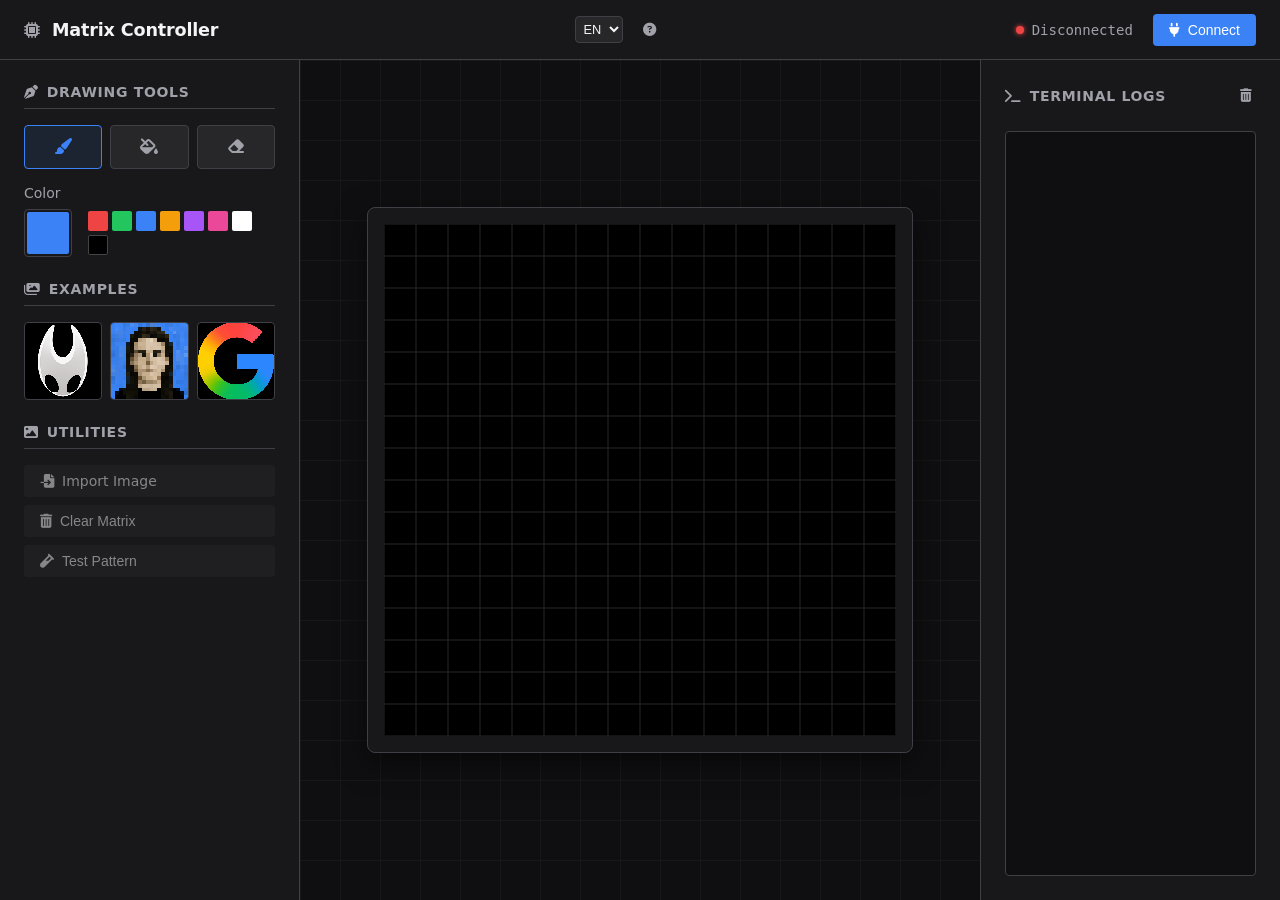
==== index.html @ 0b806694 "add files" ====
<!DOCTYPE html>
<html lang="en">
<head>
    <meta charset="UTF-8">
    <meta name="viewport" content="width=device-width, initial-scale=1.0">
    <meta name="color-scheme" content="dark">
    <title>ESP32 LED Matrix Dashboard</title>
    <link rel="stylesheet" href="style.css">
    <!-- FontAwesome for icons -->
    <link rel="stylesheet" href="https://cdnjs.cloudflare.com/ajax/libs/font-awesome/6.4.0/css/all.min.css">
</head>
<body>
    <div class="layout">
        <!-- Top Navigation -->
        <header class="topbar">
            <div class="title-group">
                <i class="fa-solid fa-microchip"></i>
                <h1 data-i18n="title">Matrix Controller</h1>
            </div>
            <div class="header-actions">
                <select id="langSelect" class="lang-select">
                    <option value="en">EN</option>
                    <option value="fr">FR</option>
                </select>
                <button id="btnAbout" class="icon-btn" title="About"><i class="fa-solid fa-circle-question"></i></button>
            </div>
            <div class="connection-group">
                <div class="status-indicator">
                    <span id="statusDot" class="dot disconnected"></span>
                    <span id="statusText" data-i18n="disconnected">Disconnected</span>
                </div>
                <button id="btnConnect" class="btn btn-primary">
                    <i class="fa-solid fa-plug"></i> <span data-i18n="connect">Connect</span>
                </button>
            </div>
        </header>

        <div class="main-content">
            <!-- Left Sidebar - Tools -->
            <aside class="sidebar left-sidebar">
                <div class="panel">
                    <h3><i class="fa-solid fa-pen-nib"></i> <span data-i18n="tools">Drawing Tools</span></h3>

                    
                    <div class="tool-grid">
                        <button class="tool-btn active" id="btnToolDraw" title="Draw">
                            <i class="fa-solid fa-paintbrush"></i>
                        </button>
                        <button class="tool-btn" id="btnToolFill" title="Bucket Fill">
                            <i class="fa-solid fa-fill-drip"></i>
                        </button>
                        <button class="tool-btn" id="btnToolErase" title="Erase">
                            <i class="fa-solid fa-eraser"></i>
                        </button>
                    </div>

                    <div class="color-section">
                        <label>Color</label>
                        <div class="color-picker-container">
                            <input type="color" id="colorPicker" value="#3b82f6">
                            <div class="quick-colors" id="quickColors">
                                <button class="c-swatch" style="background-color: #ef4444;" data-c="#ef4444"></button>
                                <button class="c-swatch" style="background-color: #22c55e;" data-c="#22c55e"></button>
                                <button class="c-swatch" style="background-color: #3b82f6;" data-c="#3b82f6"></button>
                                <button class="c-swatch" style="background-color: #f59e0b;" data-c="#f59e0b"></button>
                                <button class="c-swatch" style="background-color: #a855f7;" data-c="#a855f7"></button>
                                <button class="c-swatch" style="background-color: #ec4899;" data-c="#ec4899"></button>
                                <button class="c-swatch" style="background-color: #ffffff;" data-c="#ffffff"></button>
                                <button class="c-swatch" style="background-color: #000000; box-shadow: inset 0 0 0 1px #444;" data-c="#000000"></button>
                            </div>
                        </div>
                    </div>
                </div>

                <div class="panel">
                    <h3><i class="fa-solid fa-images"></i> <span data-i18n="examples">Examples</span></h3>
                    <div class="example-grid">
                        <img class="example-img" src="example1.png" alt="Example 1" title="Example 1" onerror="this.src='data:image/svg+xml,%3Csvg xmlns=\'http://www.w3.org/2000/svg\' viewBox=\'0 0 16 16\'%3E%3Crect width=\'16\' height=\'16\' fill=\'%23333\'/%3E%3C/svg%3E'">
                        <img class="example-img" src="example2.png" alt="Example 2" title="Example 2" onerror="this.src='data:image/svg+xml,%3Csvg xmlns=\'http://www.w3.org/2000/svg\' viewBox=\'0 0 16 16\'%3E%3Crect width=\'16\' height=\'16\' fill=\'%23333\'/%3E%3C/svg%3E'">
                        <img class="example-img" src="example3.png" alt="Example 3" title="Example 3" onerror="this.src='data:image/svg+xml,%3Csvg xmlns=\'http://www.w3.org/2000/svg\' viewBox=\'0 0 16 16\'%3E%3Crect width=\'16\' height=\'16\' fill=\'%23333\'/%3E%3C/svg%3E'">
                    </div>
                </div>

                <div id="golControls" class="panel hidden" style="border-color: #f59e0b;">
                    <h3 style="color: #f59e0b;"><i class="fa-solid fa-gamepad"></i> Game of Life</h3>
                    <div class="modifiers">
                        <button id="btnGolPlay" class="btn btn-secondary action-btn" style="justify-content: center; width: 100%;">
                            <i class="fa-solid fa-play"></i> Play/Pause
                        </button>
                        <label style="font-size: 0.8rem; color: var(--text-muted); margin-top: 0.5rem; display: block;">Speed</label>
                        <input type="range" id="golSpeed" min="1" max="100" value="80" style="width:100%">
                    </div>
                </div>

                <div class="panel">
                    <h3><i class="fa-solid fa-image"></i> <span data-i18n="util">Utilities</span></h3>
                    <div class="action-list">
                        <label class="btn btn-secondary action-btn">
                            <i class="fa-solid fa-file-import"></i> <span data-i18n="import">Import Image</span>
                            <input type="file" id="imageInput" accept="image/*">
                        </label>
                        <button id="btnClear" class="btn btn-secondary action-btn">
                            <i class="fa-solid fa-trash-can"></i> <span data-i18n="clear">Clear Matrix</span>
                        </button>
                        <button id="btnTest" class="btn btn-secondary action-btn">
                            <i class="fa-solid fa-vial"></i> <span data-i18n="test">Test Pattern</span>
                        </button>
                    </div>
                    
                    <!--
                    <div class="modifiers">
                        <label class="toggle-switch">
                            <input type="checkbox" id="chkFlipX">
                            <span class="slider"></span>
                            <span class="label" data-i18n="flipx">Flip X</span>
                        </label>
                        <label class="toggle-switch">
                            <input type="checkbox" id="chkFlipY">
                            <span class="slider"></span>
                            <span class="label" data-i18n="flipy">Flip Y</span>
                        </label>
                    </div>
                    -->
                </div>
            </aside>

            <!-- Center - Canvas -->
            <main class="canvas-area">
                <div class="canvas-wrapper">
                    <canvas id="matrixCanvas" width="512" height="512"></canvas>
                </div>
            </main>

            <!-- Right Sidebar - Console -->
            <aside class="sidebar right-sidebar">
                <div class="panel console-panel">
                    <div class="console-header">
                        <h3><i class="fa-solid fa-terminal"></i> <span data-i18n="logs">Terminal Logs</span></h3>
                        <button id="btnClearLog" class="icon-btn" title="Clear Logs">
                            <i class="fa-solid fa-trash-can"></i>
                        </button>
                    </div>
                    <div class="log-container" id="logWindow"></div>
                </div>
            </aside>
        </div>
    </div>
    
    <!-- About Modal -->
    <div id="aboutModal" class="modal hidden">
        <div class="modal-content">
            <button id="btnCloseModal" class="icon-btn close-modal"><i class="fa-solid fa-xmark"></i></button>
            <div class="modal-header-img">
                <!-- Circuit Diagram Placeholder (SVG) -->
                <img src="data:image/svg+xml;utf8,<svg xmlns='http://www.w3.org/2000/svg' viewBox='0 0 400 150'><rect width='100%' height='100%' fill='%23111'/><text x='50%' y='50%' fill='%23666' font-family='sans-serif' font-size='20' text-anchor='middle' alignment-baseline='middle'>[ Schéma du circuit ESP32 + Neopixel ]</text></svg>" alt="Circuit diagram">
            </div>
            <h2>À propos de ce contrôleur</h2>
            <p>Ce tableau de bord permet de contrôler une matrice LED 16x16 alimentée par un ESP32 via WebSerial. Le flux de données est géré sans blocage grâce à une synchronisation Mutex stricte pour éviter la corruption en mémoire.</p>
        </div>
    </div>

    <script src="script.js"></script>
</body>
</html>
---- style.css ----
:root {
    --bg-base: #0f0f11;
    --bg-surface: #18181b;
    --bg-elevated: #27272a;
    --border-color: #3f3f46;
    --text-main: #f4f4f5;
    --text-muted: #a1a1aa;
    
    --primary: #3b82f6;
    --primary-hover: #2563eb;
    --danger: #ef4444;
    --success: #22c55e;
    --warning: #f59e0b;

    --font-sans: system-ui, -apple-system, BlinkMacSystemFont, "Segoe UI", Roboto, sans-serif;
    --font-mono: ui-monospace, SFMono-Regular, Menlo, Monaco, Consolas, monospace;
}

* {
    margin: 0;
    padding: 0;
    box-sizing: border-box;
}

body {
    background-color: var(--bg-base);
    color: var(--text-main);
    font-family: var(--font-sans);
    height: 100vh;
    display: flex;
    flex-direction: column;
    overflow: hidden;
}

h1, h2, h3 {
    font-weight: 600;
}

/* Layout */
.layout {
    display: flex;
    flex-direction: column;
    height: 100vh;
}

.topbar {
    display: flex;
    justify-content: space-between;
    align-items: center;
    background-color: var(--bg-surface);
    border-bottom: 1px solid var(--border-color);
    padding: 0 1.5rem;
    height: 60px;
    flex-shrink: 0;
}

.title-group {
    display: flex;
    align-items: center;
    gap: 0.75rem;
    color: var(--text-main);
}

.title-group h1 {
    font-size: 1.1rem;
    letter-spacing: -0.01em;
}

.title-group i {
    color: var(--text-muted);
}

.connection-group {
    display: flex;
    align-items: center;
    gap: 1.25rem;
}

.status-indicator {
    display: flex;
    align-items: center;
    gap: 0.5rem;
    font-size: 0.875rem;
    color: var(--text-muted);
    font-family: var(--font-mono);
}

.dot {
    width: 8px;
    height: 8px;
    border-radius: 50%; /* Allow dots to be circular */
}

.dot.disconnected { background-color: var(--danger); box-shadow: 0 0 5px var(--danger); }
.dot.syncing { background-color: var(--warning); box-shadow: 0 0 5px var(--warning); }
.dot.ready { background-color: var(--success); box-shadow: 0 0 5px var(--success); }

/* Buttons */
.btn {
    display: inline-flex;
    align-items: center;
    justify-content: center;
    gap: 0.5rem;
    padding: 0.5rem 1rem;
    font-size: 0.875rem;
    font-weight: 500;
    cursor: pointer;
    border: none;
    border-radius: 4px;
    background-color: var(--bg-elevated);
    color: var(--text-main);
    transition: all 0.2s;
}

.btn:hover:not(:disabled) {
    background-color: var(--border-color);
}

.btn:disabled {
    opacity: 0.5;
    cursor: not-allowed;
}

.btn-primary {
    background-color: var(--primary);
    color: white;
}

.btn-primary:hover:not(:disabled) {
    background-color: var(--primary-hover);
}

.icon-btn {
    background: none;
    border: none;
    color: var(--text-muted);
    cursor: pointer;
    padding: 0.25rem;
    border-radius: 4px;
}

.icon-btn:hover {
    color: var(--text-main);
    background-color: var(--border-color);
}

.main-content {
    display: flex;
    flex: 1;
    overflow: hidden;
}

/* Sidebars */
.sidebar {
    width: 300px;
    background-color: var(--bg-surface);
    display: flex;
    flex-direction: column;
    padding: 1.5rem;
    gap: 1.5rem;
    overflow-y: auto;
    border-right: 1px solid var(--border-color);
}

.right-sidebar {
    border-right: none;
    border-left: 1px solid var(--border-color);
}

.panel {
    display: flex;
    flex-direction: column;
    gap: 1rem;
}

.panel h3 {
    font-size: 0.875rem;
    text-transform: uppercase;
    letter-spacing: 0.05em;
    color: var(--text-muted);
    display: flex;
    align-items: center;
    gap: 0.5rem;
    padding-bottom: 0.5rem;
    border-bottom: 1px solid var(--border-color);
}

/* Drawing Tools */
.tool-grid {
    display: grid;
    grid-template-columns: repeat(3, 1fr);
    gap: 0.5rem;
}

.tool-btn {
    background-color: var(--bg-elevated);
    color: var(--text-muted);
    border: 1px solid var(--border-color);
    padding: 0.75rem;
    border-radius: 4px;
    cursor: pointer;
    transition: all 0.2s;
    font-size: 1rem;
}

.tool-btn:hover {
    color: var(--text-main);
    background-color: var(--border-color);
}

.tool-btn.active {
    background-color: rgba(59, 130, 246, 0.1);
    color: var(--primary);
    border-color: var(--primary);
}

/* Color Picker */
.color-section label {
    font-size: 0.875rem;
    color: var(--text-muted);
    margin-bottom: 0.5rem;
    display: block;
}

.color-picker-container {
    display: flex;
    align-items: center;
    gap: 1rem;
}

input[type="color"] {
    -webkit-appearance: none;
    border: 1px solid var(--border-color);
    width: 48px;
    height: 48px;
    border-radius: 4px;
    padding: 0;
    cursor: pointer;
    background: none;
}

input[type="color"]::-webkit-color-swatch-wrapper {
    padding: 2px;
}

input[type="color"]::-webkit-color-swatch {
    border-radius: 2px;
    border: none;
}

.quick-colors {
    display: flex;
    flex-wrap: wrap;
    gap: 0.25rem;
    flex: 1;
}

.c-swatch {
    width: 20px;
    height: 20px;
    border-radius: 2px;
    border: none;
    cursor: pointer;
    transition: transform 0.1s;
}

.c-swatch:hover {
    transform: scale(1.1);
}

input[type="file"] {
    display: none;
}

.action-list {
    display: flex;
    flex-direction: column;
    gap: 0.5rem;
}

.action-btn {
    width: 100%;
    justify-content: flex-start;
}

/* Toggles */
.modifiers {
    display: flex;
    flex-direction: column;
    gap: 0.75rem;
    margin-top: 0.5rem;
}

.toggle-switch {
    display: flex;
    align-items: center;
    gap: 0.75rem;
    cursor: pointer;
}

.toggle-switch input {
    display: none;
}

.slider {
    width: 36px;
    height: 20px;
    background-color: var(--bg-elevated);
    border: 1px solid var(--border-color);
    border-radius: 10px;
    position: relative;
    transition: background-color 0.2s;
}

.slider::after {
    content: '';
    position: absolute;
    top: 2px; left: 2px;
    width: 14px; height: 14px;
    background-color: var(--text-muted);
    border-radius: 50%;
    transition: transform 0.2s;
}

.toggle-switch input:checked + .slider {
    background-color: var(--primary);
    border-color: var(--primary);
}

.toggle-switch input:checked + .slider::after {
    transform: translateX(16px);
    background-color: white;
}

.toggle-switch .label {
    font-size: 0.875rem;
    color: var(--text-main);
}

/* Center Canvas */
.canvas-area {
    flex: 1;
    background-color: var(--bg-base);
    display: flex;
    align-items: center;
    justify-content: center;
    padding: 2rem;
    position: relative;
    background-image: 
        linear-gradient(rgba(255, 255, 255, 0.03) 1px, transparent 1px),
        linear-gradient(90deg, rgba(255, 255, 255, 0.03) 1px, transparent 1px);
    background-size: 40px 40px;
}

.canvas-wrapper {
    position: relative;
    border-radius: 8px;
    padding: 16px;
    background-color: var(--bg-surface);
    border: 1px solid var(--border-color);
    box-shadow: 0 10px 30px rgba(0,0,0,0.5);
}

canvas {
    background-color: #000;
    cursor: crosshair;
    image-rendering: pixelated;
    display: block;
    width: 512px;
    max-width: 100%;
    height: auto;
    border-radius: 2px;
}

/* Console Panel */
.console-panel {
    flex: 1;
}

.console-header {
    display: flex;
    justify-content: space-between;
    align-items: center;
    margin-bottom: 0.5rem;
}

.console-header h3 {
    padding-bottom: 0;
    border-bottom: none;
    margin-bottom: 0;
}

.log-container {
    background-color: var(--bg-base);
    border: 1px solid var(--border-color);
    border-radius: 4px;
    flex: 1;
    min-height: 200px;
    padding: 0.75rem;
    overflow-y: auto;
    font-family: var(--font-mono);
    font-size: 0.75rem;
    color: var(--text-muted);
}

.log-container div {
    margin-bottom: 2px;
    word-break: break-all;
}

.log-container .tx { color: var(--primary); }
.log-container .rx { color: var(--success); }
.log-container .err { color: var(--danger); }
.log-container .sys { color: var(--warning); }
/* NEW STYLES */
.header-actions {
    display: flex;
    align-items: center;
    gap: 1rem;
}
.lang-select {
    background: var(--bg-elevated);
    color: var(--text-main);
    border: 1px solid var(--border-color);
    border-radius: 4px;
    padding: 0.25rem;
    font-size: 0.8rem;
    outline: none;
    cursor: pointer;
}
.example-grid {
    display: grid;
    grid-template-columns: repeat(3, 1fr);
    gap: 0.5rem;
}
.example-img {
    width: 100%;
    aspect-ratio: 1/1;
    object-fit: cover;
    border: 1px solid var(--border-color);
    border-radius: 4px;
    cursor: pointer;
    transition: transform 0.2s;
    background-color: black;
    image-rendering: pixelated;
}
.example-img:hover {
    transform: scale(1.05);
    border-color: var(--primary);
}
.badge-count {
    background: var(--border-color);
    color: var(--text-main);
    padding: 0.1rem 0.4rem;
    border-radius: 12px;
    font-size: 0.7rem;
    margin-left: 0.5rem;
}
/* Modal Styles */
.modal {
    position: fixed;
    inset: 0;
    background: rgba(0,0,0,0.8);
    display: flex;
    align-items: center;
    justify-content: center;
    z-index: 1000;
}
.modal.hidden {
    display: none;
}
.modal-content {
    background: var(--bg-surface);
    padding: 2rem;
    border-radius: 8px;
    max-width: 500px;
    width: 90%;
    position: relative;
    border: 1px solid var(--border-color);
}
.close-modal {
    position: absolute;
    top: 1rem;
    right: 1rem;
}
.modal-header-img img {
    width: 100%;
    height: 150px;
    object-fit: cover;
    border-radius: 4px;
    margin-bottom: 1.5rem;
    background: #111;
}
.modal-content h2 {
    margin-bottom: 1rem;
}
.hidden {
    display: none !important;
}
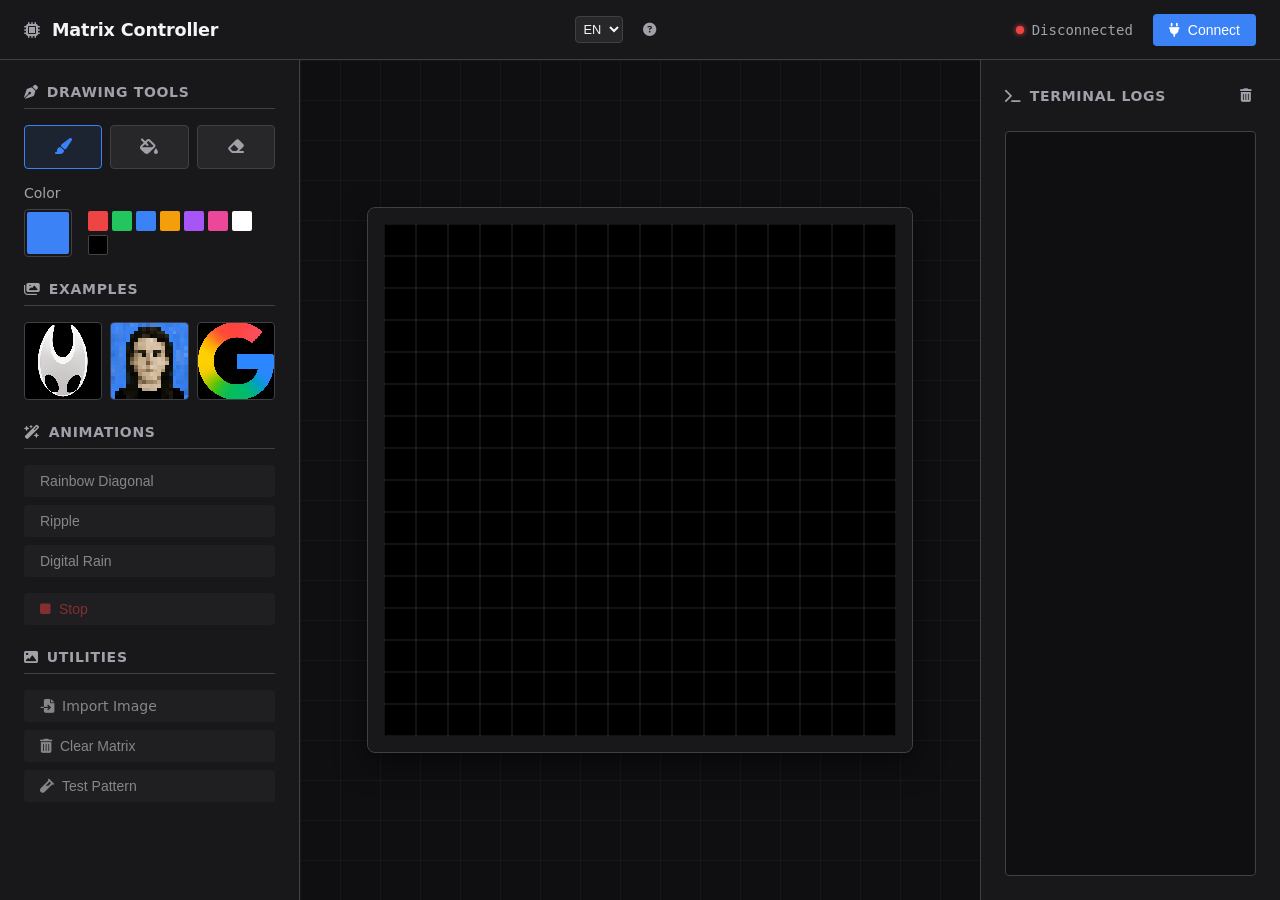
==== commit e357dd93: "add animation controls and functionality" ====
--- a/index.html
+++ b/index.html
@@ -93,6 +93,16 @@
                 </div>
 
                 <div class="panel">
+                    <h3><i class="fa-solid fa-wand-magic-sparkles"></i> <span data-i18n="animations">Animations</span></h3>
+                    <div class="action-list">
+                        <button id="btnAnimRainbow" class="btn btn-secondary action-btn">Rainbow Diagonal</button>
+                        <button id="btnAnimRipple" class="btn btn-secondary action-btn">Ripple</button>
+                        <button id="btnAnimMatrix" class="btn btn-secondary action-btn">Digital Rain</button>
+                        <button id="btnAnimStop" class="btn btn-secondary action-btn" style="color:#ef4444; margin-top: 0.5rem;"><i class="fa-solid fa-stop"></i> Stop</button>
+                    </div>
+                </div>
+
+                <div class="panel">
                     <h3><i class="fa-solid fa-image"></i> <span data-i18n="util">Utilities</span></h3>
                     <div class="action-list">
                         <label class="btn btn-secondary action-btn">
@@ -152,13 +162,15 @@
             <button id="btnCloseModal" class="icon-btn close-modal"><i class="fa-solid fa-xmark"></i></button>
             <div class="modal-header-img">
                 <!-- Circuit Diagram Placeholder (SVG) -->
-                <img src="data:image/svg+xml;utf8,<svg xmlns='http://www.w3.org/2000/svg' viewBox='0 0 400 150'><rect width='100%' height='100%' fill='%23111'/><text x='50%' y='50%' fill='%23666' font-family='sans-serif' font-size='20' text-anchor='middle' alignment-baseline='middle'>[ Schéma du circuit ESP32 + Neopixel ]</text></svg>" alt="Circuit diagram">
+                <img src="explication.png" alt="Circuit diagram">
             </div>
             <h2>À propos de ce contrôleur</h2>
-            <p>Ce tableau de bord permet de contrôler une matrice LED 16x16 alimentée par un ESP32 via WebSerial. Le flux de données est géré sans blocage grâce à une synchronisation Mutex stricte pour éviter la corruption en mémoire.</p>
+            <p>Ce tableau de bord permet de contrôler une matrice LED 16x16 alimentée par un ESP32 C3 SuperMini via WebSerial. Le flux de données est géré sans blocage grâce à une synchronisation Mutex stricte pour éviter la corruption en mémoire. Crée par Elouan Grimm et Gemini 3.1 Pro dans Thonny et VSCode.</p>
+            <br>
+            <p>Secret: essayez le code konami... 👀</p>
         </div>
     </div>
 
     <script src="script.js"></script>
 </body>
-</html>+</html>
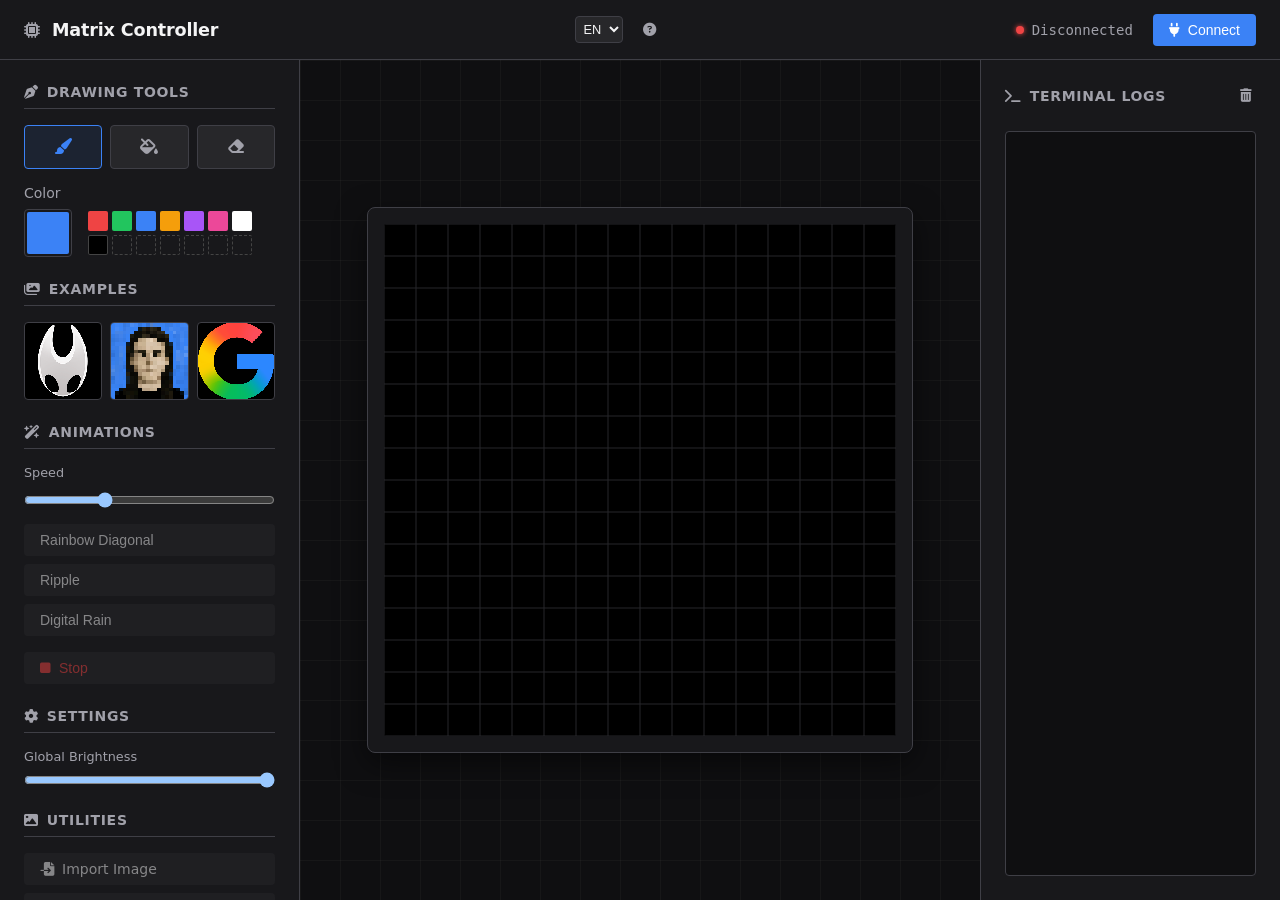
==== commit 0be90c1e: "add recent color swatches and settings panel to UI" ====
--- a/index.html
+++ b/index.html
@@ -67,6 +67,13 @@
                                 <button class="c-swatch" style="background-color: #ec4899;" data-c="#ec4899"></button>
                                 <button class="c-swatch" style="background-color: #ffffff;" data-c="#ffffff"></button>
                                 <button class="c-swatch" style="background-color: #000000; box-shadow: inset 0 0 0 1px #444;" data-c="#000000"></button>
+                                <!-- Recent colors space -->
+                                <button class="c-swatch recent-color" style="background-color: transparent; border: 1px dashed #444;" data-c=""></button>
+                                <button class="c-swatch recent-color" style="background-color: transparent; border: 1px dashed #444;" data-c=""></button>
+                                <button class="c-swatch recent-color" style="background-color: transparent; border: 1px dashed #444;" data-c=""></button>
+                                <button class="c-swatch recent-color" style="background-color: transparent; border: 1px dashed #444;" data-c=""></button>
+                                <button class="c-swatch recent-color" style="background-color: transparent; border: 1px dashed #444;" data-c=""></button>
+                                <button class="c-swatch recent-color" style="background-color: transparent; border: 1px dashed #444;" data-c=""></button>
                             </div>
                         </div>
                     </div>
@@ -95,10 +102,20 @@
                 <div class="panel">
                     <h3><i class="fa-solid fa-wand-magic-sparkles"></i> <span data-i18n="animations">Animations</span></h3>
                     <div class="action-list">
+                        <label style="font-size: 0.8rem; color: var(--text-muted); margin-bottom: 0.2rem; display: block;">Speed</label>
+                        <input type="range" id="animSpeed" min="0.1" max="3" step="0.1" value="1" style="width:100%; margin-bottom: 0.5rem;">
                         <button id="btnAnimRainbow" class="btn btn-secondary action-btn">Rainbow Diagonal</button>
                         <button id="btnAnimRipple" class="btn btn-secondary action-btn">Ripple</button>
                         <button id="btnAnimMatrix" class="btn btn-secondary action-btn">Digital Rain</button>
                         <button id="btnAnimStop" class="btn btn-secondary action-btn" style="color:#ef4444; margin-top: 0.5rem;"><i class="fa-solid fa-stop"></i> Stop</button>
+                    </div>
+                </div>
+
+                <div class="panel">
+                    <h3><i class="fa-solid fa-gear"></i> <span data-i18n="settings">Settings</span></h3>
+                    <div class="modifiers" style="margin-top: 0;">
+                        <label style="font-size: 0.8rem; color: var(--text-muted); margin-bottom: -0.2rem; display: block;">Global Brightness</label>
+                        <input type="range" id="globalBrightness" min="0" max="1" step="0.05" value="1" style="width:100%">
                     </div>
                 </div>
 
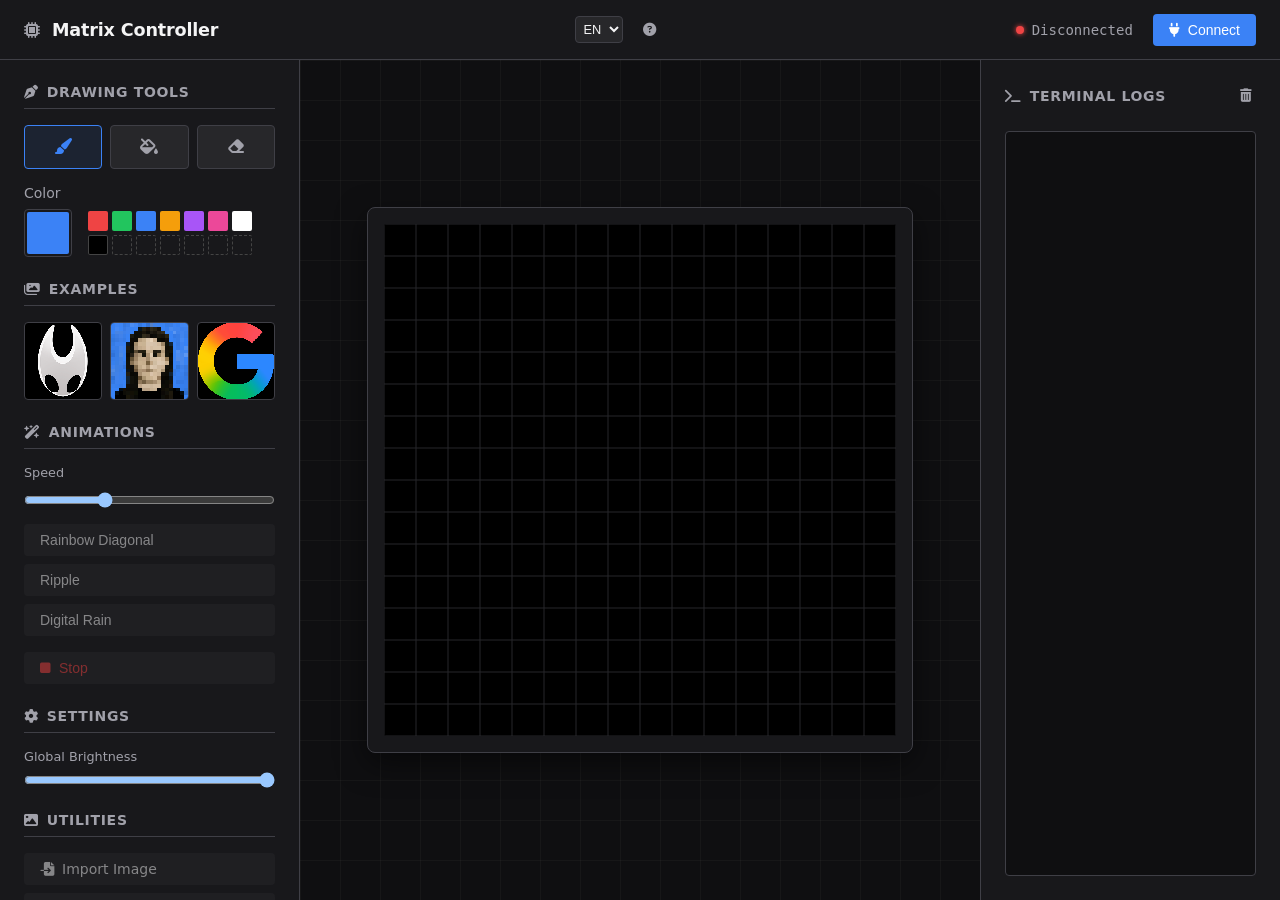
==== commit 1606f115: "add export and upload functionality to the UI, SAVESTATE & OFFLINE NO-DATA DISPLAYING" ====
--- a/index.html
+++ b/index.html
@@ -104,9 +104,9 @@
                     <div class="action-list">
                         <label style="font-size: 0.8rem; color: var(--text-muted); margin-bottom: 0.2rem; display: block;">Speed</label>
                         <input type="range" id="animSpeed" min="0.1" max="3" step="0.1" value="1" style="width:100%; margin-bottom: 0.5rem;">
-                        <button id="btnAnimRainbow" class="btn btn-secondary action-btn">Rainbow Diagonal</button>
-                        <button id="btnAnimRipple" class="btn btn-secondary action-btn">Ripple</button>
-                        <button id="btnAnimMatrix" class="btn btn-secondary action-btn">Digital Rain</button>
+                        <button id="btnAnimRainbow" data-i18n="rainbow" class="btn btn-secondary action-btn">Rainbow Diagonal</button>
+                        <button id="btnAnimRipple" data-i18n="ripple" class="btn btn-secondary action-btn">Ripple</button>
+                        <button id="btnAnimMatrix" data-i18n="matrix" class="btn btn-secondary action-btn">Digital Rain</button>
                         <button id="btnAnimStop" class="btn btn-secondary action-btn" style="color:#ef4444; margin-top: 0.5rem;"><i class="fa-solid fa-stop"></i> Stop</button>
                     </div>
                 </div>
@@ -115,7 +115,7 @@
                     <h3><i class="fa-solid fa-gear"></i> <span data-i18n="settings">Settings</span></h3>
                     <div class="modifiers" style="margin-top: 0;">
                         <label style="font-size: 0.8rem; color: var(--text-muted); margin-bottom: -0.2rem; display: block;">Global Brightness</label>
-                        <input type="range" id="globalBrightness" min="0" max="1" step="0.05" value="1" style="width:100%">
+                        <input type="range" data-i18n="brightness" id="globalBrightness" min="0" max="1" step="0.05" value="1" style="width:100%">
                     </div>
                 </div>
 
@@ -126,11 +126,17 @@
                             <i class="fa-solid fa-file-import"></i> <span data-i18n="import">Import Image</span>
                             <input type="file" id="imageInput" accept="image/*">
                         </label>
+                        <button id="btnExport" class="btn btn-secondary action-btn">
+                            <i class="fa-solid fa-file-export"></i> <span data-i18n="export">Export Image</span>
+                        </button>
                         <button id="btnClear" class="btn btn-secondary action-btn">
                             <i class="fa-solid fa-trash-can"></i> <span data-i18n="clear">Clear Matrix</span>
                         </button>
                         <button id="btnTest" class="btn btn-secondary action-btn">
                             <i class="fa-solid fa-vial"></i> <span data-i18n="test">Test Pattern</span>
+                        </button>
+                        <button id="btnUpload" class="btn btn-primary action-btn" style="margin-top: 0.5rem; width: 100%;">
+                            <i class="fa-solid fa-upload"></i> <span data-i18n="upload">Upload & Save to Matrix</span>
                         </button>
                     </div>
                     
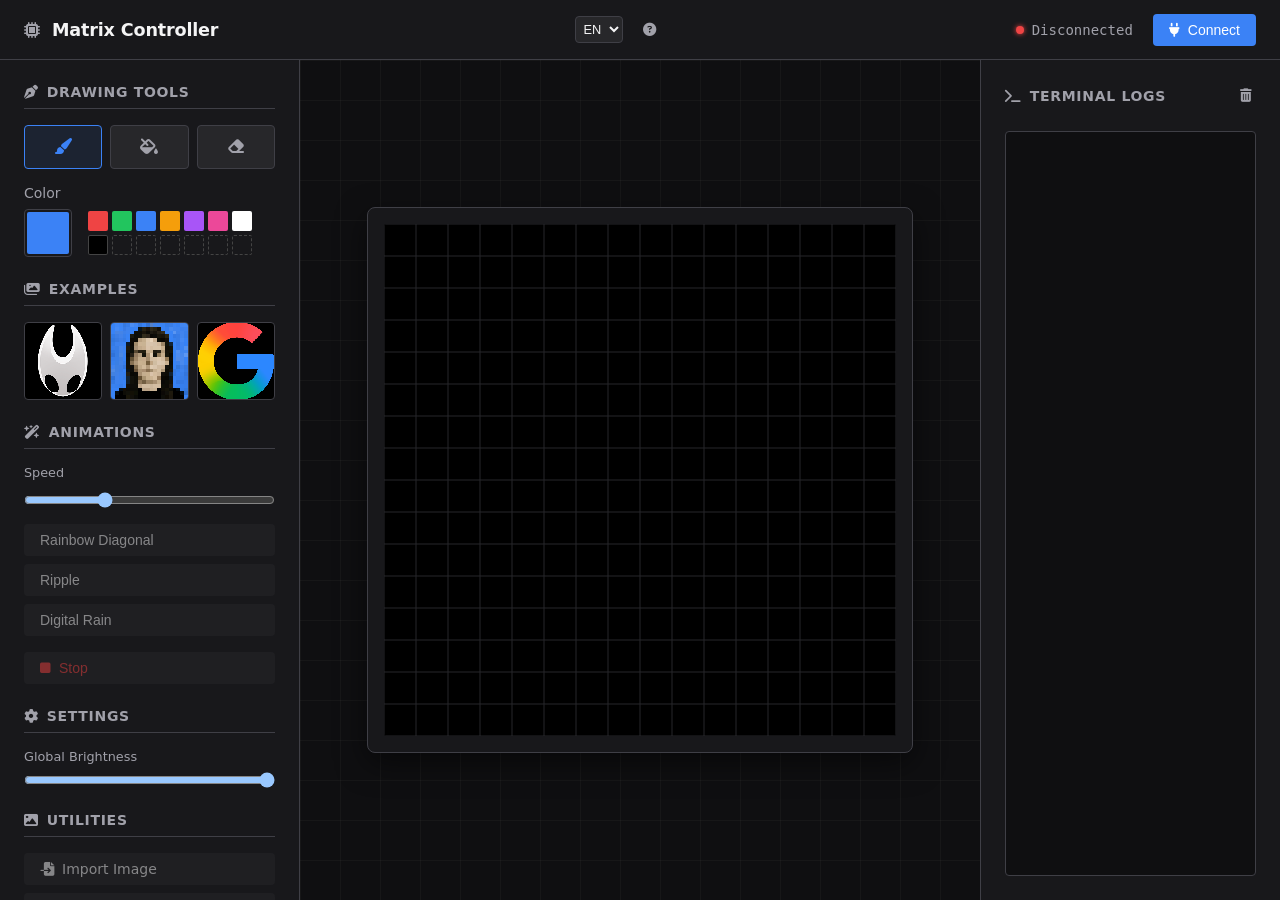
==== commit 19e3fdaf: "Add link to GitHub repository in index.html" ====
--- a/index.html
+++ b/index.html
@@ -191,6 +191,8 @@
             <p>Ce tableau de bord permet de contrôler une matrice LED 16x16 alimentée par un ESP32 C3 SuperMini via WebSerial. Le flux de données est géré sans blocage grâce à une synchronisation Mutex stricte pour éviter la corruption en mémoire. Crée par Elouan Grimm et Gemini 3.1 Pro dans Thonny et VSCode.</p>
             <br>
             <p>Secret: essayez le code konami... 👀</p>
+            <br>
+            <p>Voir tout le code source (y compris le code Python pour l'ESP32) sur le repo <a href="https://github.com/elouangrimm/matrix">GitHub</a>.</p>
         </div>
     </div>
 
